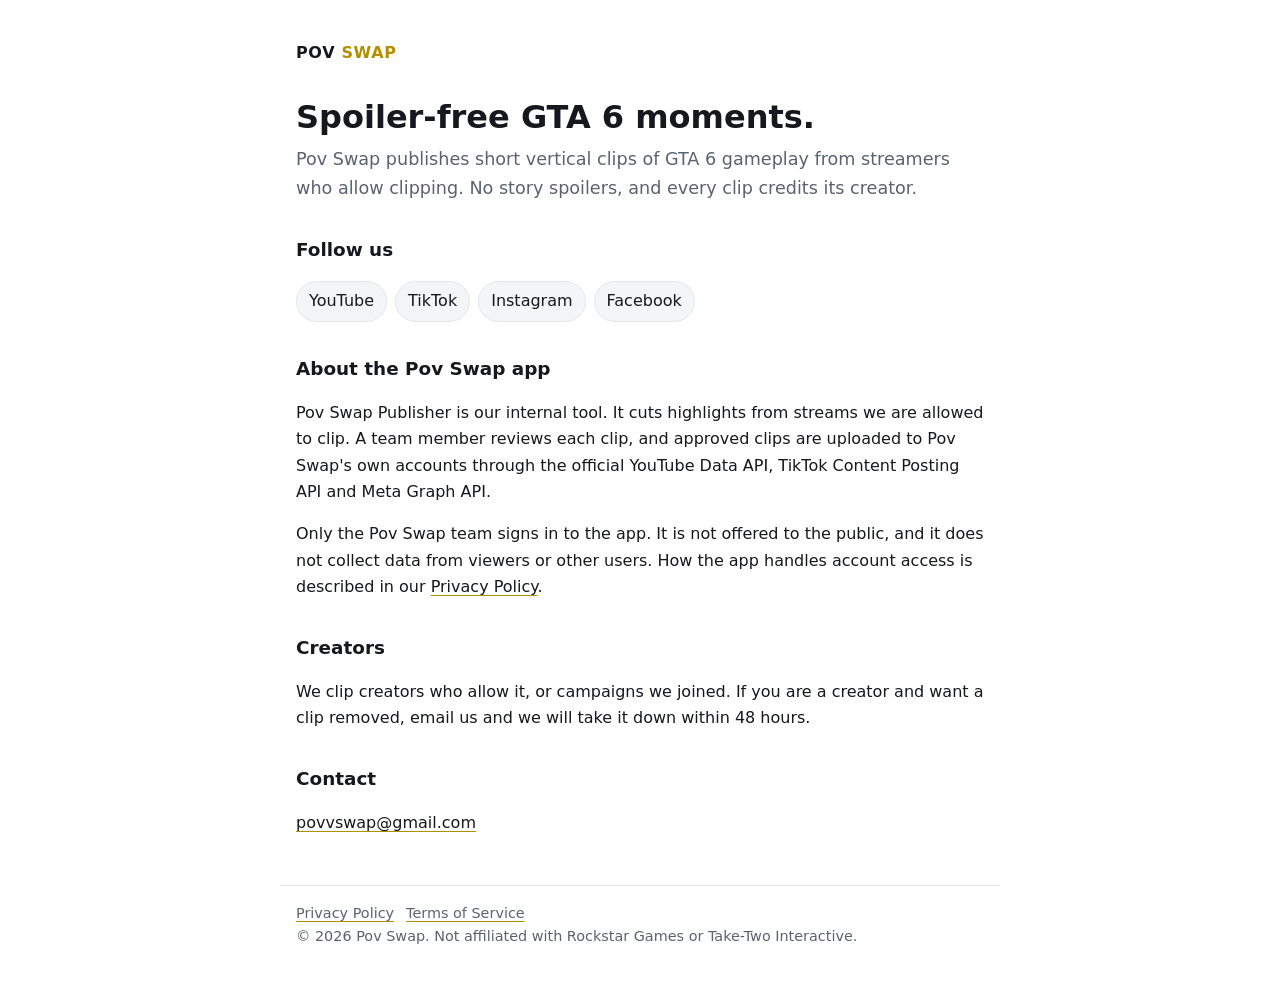
==== index.html @ 0689a06f "Pov Swap site: home, privacy policy, terms Co-Authored-By: Claude Opus 5.5 <noreply@anthropic.com>" ====
<!doctype html>
<html lang="en">
<head>
<meta charset="utf-8">
<meta name="viewport" content="width=device-width, initial-scale=1">
<title>Pov Swap</title>
<meta name="description" content="Pov Swap publishes short, spoiler-free GTA 6 clips from creators who allow clipping.">
<link rel="stylesheet" href="style.css">
</head>
<body>
<header><a class="brand" href="./">Pov <span>Swap</span></a></header>
<main>
  <h1>Spoiler-free GTA 6 moments.</h1>
  <p class="lead">Pov Swap publishes short vertical clips of GTA 6 gameplay from streamers who allow clipping. No story spoilers, and every clip credits its creator.</p>

  <h2>Follow us</h2>
  <ul class="links">
    <li><a href="https://www.youtube.com/@povswap">YouTube</a></li>
    <li><a href="https://www.tiktok.com/@povswap_">TikTok</a></li>
    <li><a href="https://www.instagram.com/povswap">Instagram</a></li>
    <li><a href="https://www.facebook.com/povswap">Facebook</a></li>
  </ul>

  <h2>About the Pov Swap app</h2>
  <p>Pov Swap Publisher is our internal tool. It cuts highlights from streams we are allowed to clip. A team member reviews each clip, and approved clips are uploaded to Pov Swap's own accounts through the official YouTube Data API, TikTok Content Posting API and Meta Graph API.</p>
  <p>Only the Pov Swap team signs in to the app. It is not offered to the public, and it does not collect data from viewers or other users. How the app handles account access is described in our <a href="privacy.html">Privacy Policy</a>.</p>

  <h2>Creators</h2>
  <p>We clip creators who allow it, or campaigns we joined. If you are a creator and want a clip removed, email us and we will take it down within 48 hours.</p>

  <h2>Contact</h2>
  <p><a href="mailto:povvswap@gmail.com">povvswap@gmail.com</a></p>
</main>
<footer>
  <a href="privacy.html">Privacy Policy</a><a href="terms.html">Terms of Service</a>
  <div>© 2026 Pov Swap. Not affiliated with Rockstar Games or Take-Two Interactive.</div>
</footer>
</body>
</html>
---- style.css ----
:root {
  --bg: #ffffff;
  --fg: #16181d;
  --muted: #5b6270;
  --line: #e4e6eb;
  --accent: #b38f00;
  --chip: #f4f5f7;
}
@media (prefers-color-scheme: dark) {
  :root {
    --bg: #111317;
    --fg: #eceef2;
    --muted: #a2a9b6;
    --line: #262a31;
    --accent: #ffd400;
    --chip: #1b1e24;
  }
}
* { box-sizing: border-box; }
html { -webkit-text-size-adjust: 100%; }
body {
  margin: 0;
  background: var(--bg);
  color: var(--fg);
  font: 16px/1.65 system-ui, -apple-system, "Segoe UI", Roboto, Helvetica, Arial, sans-serif;
}
main, header, footer { max-width: 720px; margin: 0 auto; padding: 0 16px; }
header { padding-top: 40px; padding-bottom: 8px; }
.brand { font-weight: 800; letter-spacing: .04em; text-transform: uppercase; color: var(--fg); text-decoration: none; }
.brand span { color: var(--accent); }
h1 { font-size: 2rem; line-height: 1.2; margin: 24px 0 8px; }
h2 { font-size: 1.15rem; margin: 32px 0 8px; }
p, li { color: var(--fg); }
.lead { font-size: 1.1rem; color: var(--muted); margin-top: 0; }
.meta { color: var(--muted); font-size: .9rem; }
a { color: inherit; text-decoration-color: var(--accent); text-underline-offset: 3px; }
ul { padding-left: 1.2rem; }
.links { display: flex; flex-wrap: wrap; gap: 8px; list-style: none; padding: 0; }
.links a { display: inline-block; padding: 6px 12px; border: 1px solid var(--line); border-radius: 999px; background: var(--chip); text-decoration: none; }
footer { border-top: 1px solid var(--line); margin-top: 48px; padding-top: 16px; padding-bottom: 40px; color: var(--muted); font-size: .9rem; }
footer a { margin-right: 12px; }
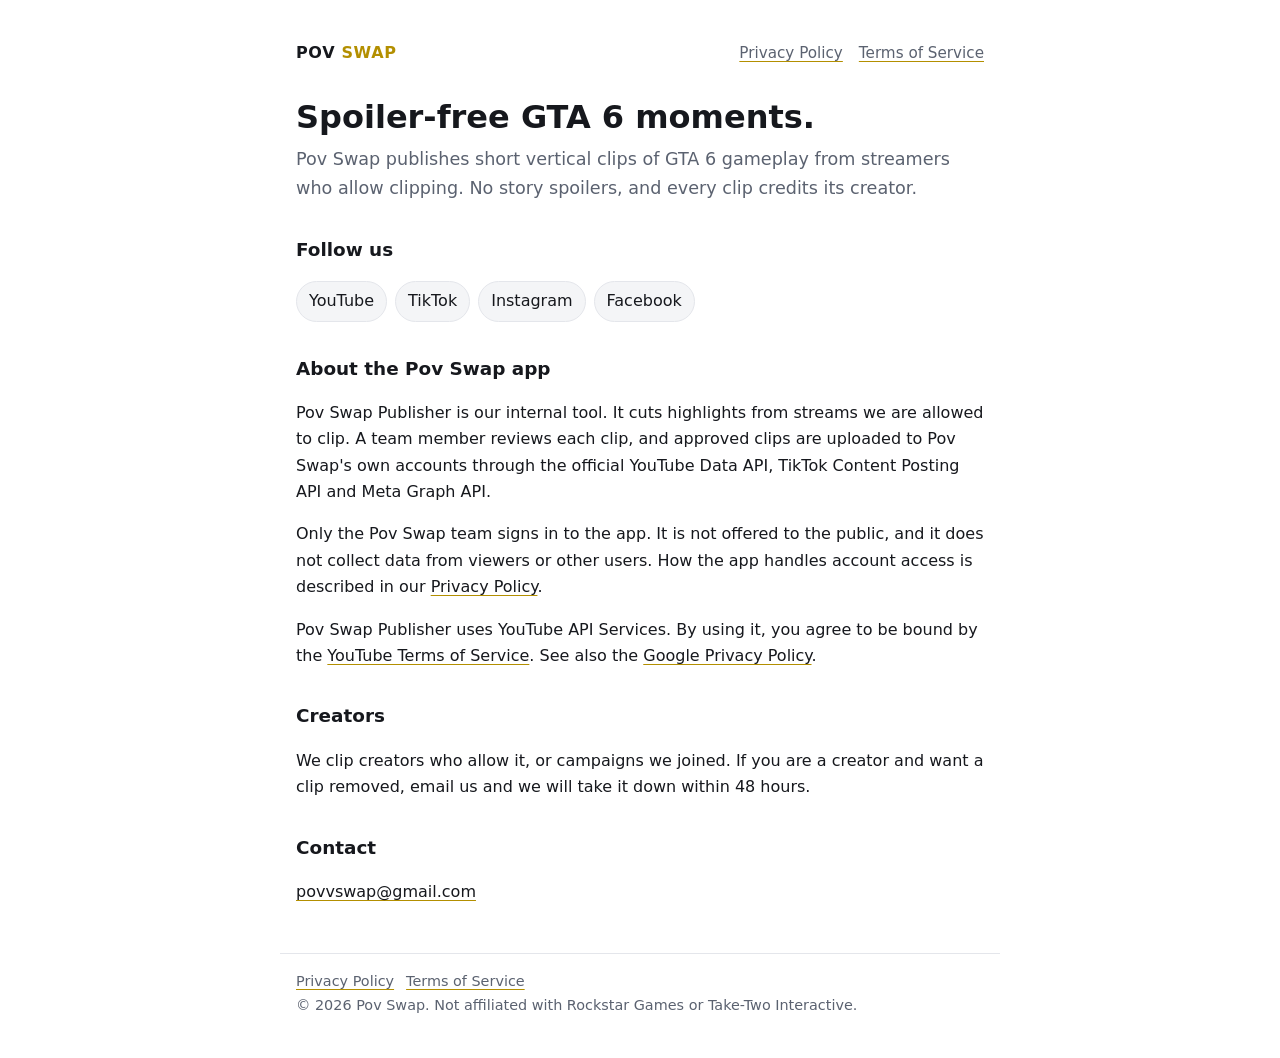
==== commit 8dcaba43: "Add YouTube API Services notice and header links to policies Co-Authored-By: Claude Opus 5.5 <norepl" ====
--- a/index.html
+++ b/index.html
@@ -8,7 +8,7 @@
 <link rel="stylesheet" href="style.css">
 </head>
 <body>
-<header><a class="brand" href="./">Pov <span>Swap</span></a></header>
+<header><a class="brand" href="./">Pov <span>Swap</span></a><nav><a href="privacy.html">Privacy Policy</a><a href="terms.html">Terms of Service</a></nav></header>
 <main>
   <h1>Spoiler-free GTA 6 moments.</h1>
   <p class="lead">Pov Swap publishes short vertical clips of GTA 6 gameplay from streamers who allow clipping. No story spoilers, and every clip credits its creator.</p>
@@ -24,6 +24,7 @@
   <h2>About the Pov Swap app</h2>
   <p>Pov Swap Publisher is our internal tool. It cuts highlights from streams we are allowed to clip. A team member reviews each clip, and approved clips are uploaded to Pov Swap's own accounts through the official YouTube Data API, TikTok Content Posting API and Meta Graph API.</p>
   <p>Only the Pov Swap team signs in to the app. It is not offered to the public, and it does not collect data from viewers or other users. How the app handles account access is described in our <a href="privacy.html">Privacy Policy</a>.</p>
+  <p>Pov Swap Publisher uses YouTube API Services. By using it, you agree to be bound by the <a href="https://www.youtube.com/t/terms">YouTube Terms of Service</a>. See also the <a href="https://policies.google.com/privacy">Google Privacy Policy</a>.</p>
 
   <h2>Creators</h2>
   <p>We clip creators who allow it, or campaigns we joined. If you are a creator and want a clip removed, email us and we will take it down within 48 hours.</p>
--- a/style.css
+++ b/style.css
@@ -25,7 +25,9 @@
   font: 16px/1.65 system-ui, -apple-system, "Segoe UI", Roboto, Helvetica, Arial, sans-serif;
 }
 main, header, footer { max-width: 720px; margin: 0 auto; padding: 0 16px; }
-header { padding-top: 40px; padding-bottom: 8px; }
+header { padding-top: 40px; padding-bottom: 8px; display: flex; flex-wrap: wrap; align-items: baseline; justify-content: space-between; gap: 8px 16px; }
+header nav { display: flex; gap: 16px; font-size: .95rem; }
+header nav a { color: var(--muted); }
 .brand { font-weight: 800; letter-spacing: .04em; text-transform: uppercase; color: var(--fg); text-decoration: none; }
 .brand span { color: var(--accent); }
 h1 { font-size: 2rem; line-height: 1.2; margin: 24px 0 8px; }
